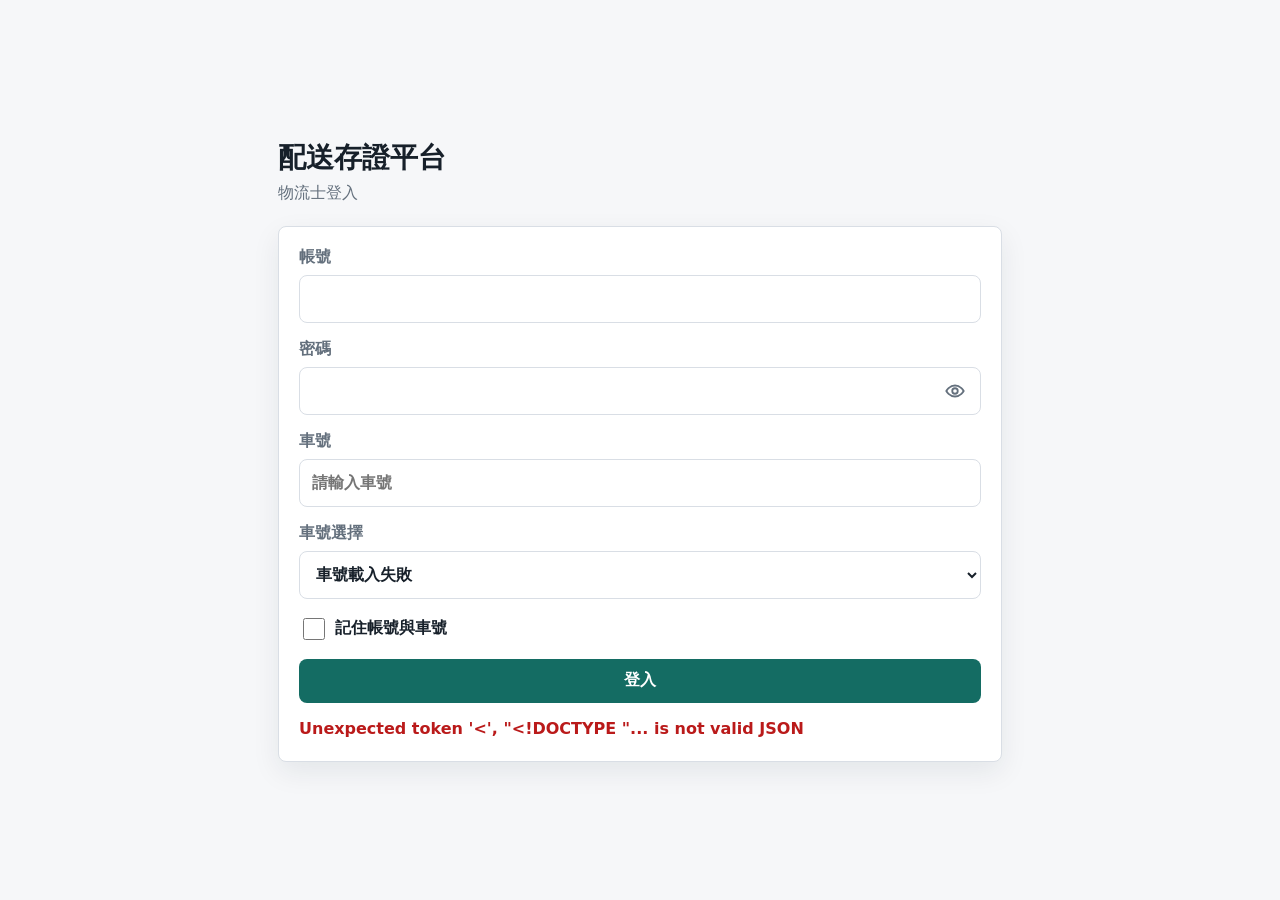
==== static/index.html @ 3b87bef8 "Backup before app js refactor" ====
<!doctype html>
<html lang="zh-Hant">
  <head>
    <meta charset="utf-8" />
    <meta name="viewport" content="width=device-width, initial-scale=1, maximum-scale=1, user-scalable=no" />
    <title>配送存證平台</title>
    <link rel="manifest" href="/manifest.webmanifest" />
    <meta name="theme-color" content="#146c63" />
    <meta name="mobile-web-app-capable" content="yes" />
    <meta name="apple-mobile-web-app-capable" content="yes" />
    <meta name="apple-mobile-web-app-title" content="配送存證平台" />
    <meta name="apple-mobile-web-app-status-bar-style" content="black-translucent" />
    <meta name="application-name" content="配送存證平台" />
    <link rel="icon" type="image/png" sizes="192x192" href="/static/icons/icon-192.png" />
    <link rel="apple-touch-icon" href="/static/icons/icon-192.png" />
    <link rel="stylesheet" href="/static/styles.css" />
  </head>
  <body>
    <main class="app-shell">
      <section id="loginScreen" class="screen login-screen">
        <div class="brand-block">
          <h1>配送存證平台</h1>
          <p>物流士登入</p>
        </div>

        <form id="loginForm" class="panel">
          <label>
            <span>帳號</span>
            <input id="username" name="username" autocomplete="username" required />
          </label>
          <label>
            <span>密碼</span>
            <div class="password-field">
              <input id="password" name="password" type="password" autocomplete="current-password" required />
              <button id="togglePassword" class="password-toggle" type="button" aria-label="顯示密碼" aria-pressed="false">
                <svg id="passwordEyeOpen" class="eye-icon eye-open" viewBox="0 0 24 24" aria-hidden="true">
                  <path d="M2.5 12s3.5-6 9.5-6 9.5 6 9.5 6-3.5 6-9.5 6-9.5-6-9.5-6Z"></path>
                  <circle cx="12" cy="12" r="3"></circle>
                </svg>
                <svg id="passwordEyeClosed" class="eye-icon eye-closed" viewBox="0 0 24 24" aria-hidden="true" hidden>
                  <path d="M3 3l18 18"></path>
                  <path d="M10.6 10.6a3 3 0 0 0 3.8 3.8"></path>
                  <path d="M9.9 5.2A10 10 0 0 1 12 5c6 0 9.5 7 9.5 7a15 15 0 0 1-3.1 4"></path>
                  <path d="M6.2 6.6C3.8 8.3 2.5 12 2.5 12s3.5 7 9.5 7a9.7 9.7 0 0 0 4-.8"></path>
                </svg>
              </button>
            </div>
          </label>
          <label>
            <span>車號</span>
            <input id="vehicleNo" name="vehicleNo" list="vehicleOptions" autocomplete="off" placeholder="載入車號中..." />
            <datalist id="vehicleOptions"></datalist>
          </label>
          <label>
            <span>車號選擇</span>
            <select id="vehicleSelect" class="vehicle-select">
              <option value="">載入車號中...</option>
            </select>
          </label>
          <label class="toggle-row remember-row">
            <input id="rememberLogin" type="checkbox" />
            <span>記住帳號與車號</span>
          </label>
          <button class="primary-button" type="submit">登入</button>
          <p id="loginError" class="error-text" aria-live="polite"></p>
        </form>
      </section>

      <section id="deliveryScreen" class="screen delivery-screen" hidden>
        <header class="top-bar">
          <div class="route-info">
            <p id="routeDate" class="eyebrow"></p>
            <h1 id="routeTitle"></h1>
            <p id="driverName" class="subtle"></p>
          </div>
          <section id="datePanel" class="date-panel" hidden>
            <label>
              <span>配送日期</span>
              <select id="dateSelect"></select>
            </label>
          </section>
          <button id="logoutButton" class="ghost-button" type="button">登出</button>
        </header>

        <section class="summary-strip">
          <div class="summary-counts">
            <div>
              <strong id="openCount">0</strong>
              <span>未達交</span>
            </div>
            <div>
              <strong id="doneCount">0</strong>
              <span>已達交</span>
            </div>
          </div>
          <div class="summary-toggles">
            <label class="toggle-row">
              <input id="hideDoneToggle" type="checkbox" checked />
              <span>隱藏已達交</span>
            </label>
            <label class="toggle-row">
              <input id="showAllPhotosToggle" type="checkbox" />
              <span>檢視所有照片</span>
            </label>
          </div>
          <div class="summary-actions">
            <button id="smartPhotoButton" class="secondary-button" type="button">智慧達交</button>
            <button id="refreshButton" class="secondary-button" type="button">重新整理</button>
          </div>
        </section>

        <div class="toolbar" hidden>
          <button id="reloadButton" class="secondary-button" type="button">重新匯入</button>
        </div>

        <p id="queueStatus" class="queue-status" role="status" aria-live="polite"></p>
        <div id="message" class="message" role="status" aria-live="polite"></div>
        <section id="deliveryList" class="delivery-list"></section>
      </section>
    </main>

    <input id="photoInput" type="file" accept="image/*" capture="environment" hidden />

    <dialog id="photoDialog" class="photo-dialog">
      <div class="dialog-header">
        <strong id="photoTitle"></strong>
        <button id="closePhotoButton" class="ghost-button" type="button">關閉</button>
      </div>
      <div id="photoViewport" class="photo-viewport">
        <img id="photoPreview" alt="達交照片" />
      </div>
      <div class="dialog-actions">
        <button id="retakeButton" class="primary-button" type="button">再次拍照</button>
      </div>
    </dialog>

    <dialog id="smartPhotoDialog" class="smart-photo-dialog">
      <div class="dialog-header">
        <strong id="smartPhotoTitle">智慧拍照</strong>
        <button id="closeSmartPhotoButton" class="ghost-button" type="button">關閉</button>
      </div>
      <div class="smart-photo-status" role="group" aria-label="達交狀態">
        <label class="toggle-row">
          <input id="smartPhotoStatusNormal" type="radio" name="smartPhotoStatus" value="normal" checked />
          <span>正常達交</span>
        </label>
        <label class="toggle-row">
          <input id="smartPhotoStatusAbnormal" type="radio" name="smartPhotoStatus" value="abnormal" />
          <span>異常達交</span>
        </label>
      </div>
      <div id="smartPhotoCandidates" class="smart-photo-candidates"></div>
    </dialog>

    <script src="/static/photo-viewer.js"></script>
    <script src="/static/offline-upload-queue.js"></script>
    <script src="/static/smart-photo.js"></script>
    <script src="/static/pwa.js" defer></script>
    <script src="/static/app.js" defer></script>
  </body>
</html>
---- static/styles.css ----
:root {
  color-scheme: light;
  --bg: #f6f7f9;
  --panel: #ffffff;
  --text: #17202a;
  --muted: #64707d;
  --border: #d9dee5;
  --primary: #146c63;
  --primary-dark: #0f514a;
  --normal: #16794d;
  --abnormal: #b54708;
  --danger: #ba1a1a;
  --soft-green: #e9f6f1;
  --soft-amber: #fff4df;
  --shadow: 0 10px 28px rgba(18, 32, 46, 0.08);
}

* {
  box-sizing: border-box;
}

body {
  margin: 0;
  background: var(--bg);
  color: var(--text);
  font-family: system-ui, -apple-system, BlinkMacSystemFont, "Segoe UI", sans-serif;
}

[hidden] {
  display: none !important;
}

button,
input,
select {
  font: inherit;
}

button {
  border: 0;
  border-radius: 8px;
  min-height: 44px;
  padding: 0 16px;
  font-weight: 700;
}

button:disabled {
  opacity: 0.55;
}

.app-shell {
  width: min(100%, 760px);
  min-height: 100vh;
  margin: 0 auto;
  padding: 18px;
}

.screen {
  min-height: calc(100vh - 36px);
}

.delivery-screen {
  --driver-control-panel-height: 64px;
  height: calc(100vh - 36px);
  height: calc(100dvh - 36px);
  display: flex;
  flex-direction: column;
  min-height: 0;
  overflow: hidden;
}

.delivery-screen .top-bar,
.delivery-screen .summary-strip {
  flex: 0 0 auto;
  height: var(--driver-control-panel-height);
}

.login-screen {
  display: grid;
  align-content: center;
  gap: 22px;
}

.brand-block h1,
.top-bar h1 {
  margin: 0;
  font-size: 28px;
  letter-spacing: 0;
}

.brand-block p,
.subtle,
.eyebrow {
  margin: 6px 0 0;
  color: var(--muted);
}

.panel,
.delivery-card,
.summary-strip {
  background: var(--panel);
  border: 1px solid var(--border);
  border-radius: 8px;
  box-shadow: var(--shadow);
}

.panel {
  display: grid;
  gap: 16px;
  padding: 20px;
}

label {
  display: grid;
  gap: 7px;
  color: var(--muted);
  font-weight: 700;
}

input,
select {
  width: 100%;
  min-height: 48px;
  border: 1px solid var(--border);
  border-radius: 8px;
  padding: 0 12px;
  color: var(--text);
  background: #ffffff;
}

.password-field {
  position: relative;
  display: grid;
}

.password-field input {
  padding-right: 54px;
}

.password-toggle {
  position: absolute;
  top: 50%;
  right: 5px;
  transform: translateY(-50%);
  display: grid;
  place-items: center;
  width: 42px;
  min-height: 38px;
  padding: 0;
  color: var(--muted);
  background: transparent;
}

.password-toggle:focus {
  outline: 3px solid rgba(20, 108, 99, 0.16);
}

.eye-icon {
  width: 22px;
  height: 22px;
  fill: none;
  stroke: currentColor;
  stroke-width: 2;
  stroke-linecap: round;
  stroke-linejoin: round;
}

.vehicle-row {
  display: grid;
  grid-template-columns: minmax(0, 1fr) minmax(0, 2fr);
  gap: 8px;
  align-items: stretch;
}

input:focus {
  border-color: var(--primary);
  outline: 3px solid rgba(20, 108, 99, 0.16);
}

select:focus {
  border-color: var(--primary);
  outline: 3px solid rgba(20, 108, 99, 0.16);
}

.primary-button {
  background: var(--primary);
  color: #ffffff;
}

.primary-button:active {
  background: var(--primary-dark);
}

.secondary-button {
  background: #e8edf2;
  color: var(--text);
}

.ghost-button {
  background: transparent;
  color: var(--primary);
  border: 1px solid var(--border);
}

.error-text,
.message {
  min-height: 22px;
  margin: 0;
  color: var(--danger);
  font-weight: 700;
}

.message {
  margin: 12px 0;
}

.top-bar {
  display: flex;
  align-items: flex-start;
  justify-content: space-between;
  gap: 12px;
  padding: 8px 0 14px;
}

.delivery-screen .top-bar {
  display: grid;
  grid-template-columns: minmax(0, 2fr) minmax(0, 3fr) minmax(0, 1fr);
  align-items: stretch;
  gap: 6px;
  padding: 4px 8px;
  background: var(--panel);
  border: 1px solid var(--border);
  border-radius: 8px;
  box-shadow: var(--shadow);
}

.route-info {
  display: grid;
  align-content: center;
  justify-items: start;
  min-width: 0;
}

.delivery-screen .top-bar h1 {
  font-size: 20px;
  line-height: 1.2;
}

.delivery-screen .eyebrow,
.delivery-screen .subtle {
  margin-top: 1px;
  font-size: 11px;
}

.delivery-screen label {
  gap: 2px;
  font-size: 12px;
}

.delivery-screen button {
  min-height: 32px;
  padding: 0 8px;
  line-height: 1;
  overflow: hidden;
  white-space: nowrap;
  word-break: keep-all;
}

.delivery-screen select {
  min-height: 32px;
  padding: 0 8px;
}

.summary-strip {
  display: grid;
  grid-template-columns: 1fr 1fr auto;
  align-items: center;
  gap: 10px;
  padding: 14px;
}

.delivery-screen .summary-strip {
  grid-template-columns: minmax(0, 2fr) minmax(0, 3fr) minmax(124px, 1fr);
  align-items: stretch;
  gap: 4px;
  margin-top: 4px;
  padding: 5px 6px;
}

.summary-counts {
  display: grid;
  grid-template-columns: repeat(2, max-content);
  align-items: center;
  align-content: center;
  gap: 8px;
}

.date-panel {
  margin-bottom: 12px;
  padding: 14px;
  background: var(--panel);
  border: 1px solid var(--border);
  border-radius: 8px;
}

.delivery-screen .date-panel {
  display: grid;
  align-self: stretch;
  align-items: center;
  justify-self: stretch;
  margin: 0;
  padding: 0;
  background: transparent;
  border: 0;
  border-radius: 0;
}

.delivery-screen .date-panel label {
  gap: 2px;
}

.delivery-screen .date-panel span {
  font-size: 10px;
}

.delivery-screen .top-bar > .ghost-button {
  align-self: stretch;
  justify-self: end;
  width: 100%;
  height: 100%;
  min-width: 0;
  padding: 0 4px;
  font-size: 12px;
}

.summary-strip strong {
  display: block;
  font-size: 28px;
  line-height: 1;
}

.delivery-screen .summary-strip strong {
  font-size: 20px;
}

.summary-strip span {
  color: var(--muted);
  font-size: 14px;
}

.delivery-screen .summary-strip span {
  font-size: 11px;
}

.delivery-screen .summary-strip .toggle-row {
  white-space: nowrap;
}

.delivery-screen .summary-strip .toggle-row input {
  width: 18px;
  min-height: 18px;
}

.summary-toggles {
  display: grid;
  align-content: center;
  justify-items: start;
  gap: 4px;
}

.summary-actions {
  display: grid;
  grid-template-columns: 1fr 1fr;
  align-items: stretch;
  gap: 4px;
}

.summary-actions button {
  width: 100%;
  height: 100%;
  min-height: 100%;
  padding: 0 2px;
  font-size: 12px;
  line-height: 1;
  overflow: hidden;
  white-space: nowrap;
  word-break: keep-all;
}

#logoutButton,
#smartPhotoButton,
#refreshButton {
  align-self: center;
  height: calc(var(--driver-control-panel-height) * 0.8);
  min-height: calc(var(--driver-control-panel-height) * 0.8);
}

.toggle-row {
  grid-auto-flow: column;
  grid-template-columns: auto 1fr;
  align-items: center;
  color: var(--text);
}

.toggle-row input {
  width: 22px;
  min-height: 22px;
}

.remember-row {
  grid-template-columns: auto 1fr;
  align-items: center;
  color: var(--text);
}

.toolbar {
  display: grid;
  grid-template-columns: 1fr 1fr;
  gap: 10px;
  margin-top: 12px;
}

.delivery-screen .toolbar {
  gap: 8px;
  margin-top: 8px;
}

.delivery-screen .message {
  min-height: 20px;
  margin: 4px 0;
}

.delivery-screen .message:empty {
  display: none;
}

.queue-status {
  min-height: 20px;
  margin: 4px 0 0;
  color: var(--abnormal);
  font-size: 14px;
  font-weight: 700;
}

.queue-status:empty {
  display: none;
}

.delivery-list {
  display: grid;
  align-content: start;
  align-items: start;
  gap: 10px;
  padding-bottom: 32px;
}

.delivery-screen .delivery-list {
  gap: 8px;
  flex: 1 1 auto;
  min-height: 0;
  margin-top: 4px;
  overflow-y: auto;
  overscroll-behavior: contain;
  padding-bottom: 24px;
}

.delivery-card {
  padding: 14px;
}

.delivery-screen .delivery-card {
  padding: 11px 12px;
}

.card-main {
  display: grid;
  gap: 7px;
}

.delivery-screen .card-main {
  gap: 5px;
}

.card-title-row {
  display: flex;
  align-items: flex-start;
  justify-content: space-between;
  gap: 10px;
}

.delivery-screen .card-title-row {
  gap: 8px;
}

.customer {
  margin: 0;
  font-size: 18px;
  font-weight: 800;
  line-height: 1.35;
}

.delivery-screen .customer {
  font-size: 17px;
  line-height: 1.28;
}

.badge {
  flex: 0 0 auto;
  border-radius: 999px;
  padding: 5px 9px;
  font-size: 13px;
  font-weight: 800;
  color: #ffffff;
  background: #7a8794;
}

.delivery-screen .badge {
  padding: 4px 8px;
  font-size: 12px;
}

.badge.normal {
  background: var(--normal);
}

.badge.abnormal {
  background: var(--abnormal);
}

.badge.pending {
  background: #57606a;
}

.meta-line {
  display: flex;
  flex-wrap: wrap;
  gap: 8px;
  color: var(--muted);
  font-size: 15px;
}

.delivery-screen .meta-line {
  gap: 6px 8px;
  font-size: 14px;
  line-height: 1.3;
}

.invoice {
  color: var(--text);
  font-weight: 800;
}

.actions {
  display: grid;
  grid-template-columns: 1fr 1fr;
  gap: 8px;
  margin-top: 13px;
}

.delivery-screen .actions {
  gap: 7px;
  margin-top: 10px;
}

.actions .wide {
  grid-column: 1 / -1;
}

.inline-photo-viewport {
  display: grid;
  place-items: center;
  width: 100%;
  height: 280px;
  margin-top: 10px;
  overflow: hidden;
  touch-action: pan-y;
  overscroll-behavior: contain;
  border-radius: 8px;
  background: #111820;
  cursor: default;
}

.inline-photo-viewport.has-zoom,
.inline-photo-viewport.is-gesturing {
  touch-action: none;
}

.inline-photo {
  display: block;
  max-width: 100%;
  max-height: 100%;
  object-fit: contain;
  transform-origin: center center;
  transition: transform 120ms ease;
  user-select: none;
  -webkit-user-drag: none;
}

.inline-photo.viewer-ready {
  max-width: none;
  max-height: none;
}

.inline-photo-viewport.is-gesturing .inline-photo {
  transition: none;
}

.inline-photo.zoomed {
  cursor: grab;
}

.normal-button {
  background: var(--soft-green);
  color: var(--normal);
}

.abnormal-button {
  background: var(--soft-amber);
  color: var(--abnormal);
}

.smart-photo-dialog {
  box-sizing: border-box;
  width: min(94vw, 520px);
  max-height: calc(100vh - 32px);
  max-height: calc(100dvh - 32px);
  border: 0;
  border-radius: 8px;
  padding: 0;
  overflow: hidden;
  box-shadow: 0 22px 70px rgba(0, 0, 0, 0.26);
}

.smart-photo-dialog:not([open]) {
  display: none;
}

.smart-photo-dialog[open] {
  display: flex;
  flex-direction: column;
}

.smart-photo-dialog::backdrop {
  background: rgba(10, 18, 28, 0.54);
}

.smart-photo-status {
  display: grid;
  grid-template-columns: 1fr 1fr;
  gap: 8px;
  padding: 8px 10px;
  border-bottom: 1px solid var(--border);
  background: #ffffff;
}

.smart-photo-status label {
  min-width: 0;
  font-size: 14px;
}

.smart-photo-status input {
  min-height: 20px;
}

.smart-photo-candidates {
  display: grid;
  gap: 6px;
  min-height: 0;
  padding: 10px;
  overflow-y: auto;
  background: #ffffff;
}

.smart-photo-candidate {
  display: grid;
  justify-items: start;
  gap: 3px;
  min-height: 48px;
  padding: 7px 10px;
  text-align: left;
  white-space: normal;
}

.smart-photo-candidate-main {
  color: var(--text);
  font-weight: 800;
  line-height: 1.25;
}

.smart-photo-candidate-meta {
  color: var(--muted);
  font-size: 12px;
  line-height: 1.25;
}

.photo-dialog {
  box-sizing: border-box;
  width: min(96vw, 1100px);
  max-height: calc(100vh - 24px);
  max-height: calc(100dvh - 24px);
  border: 0;
  border-radius: 8px;
  padding: 0;
  overflow: hidden;
  box-shadow: 0 22px 70px rgba(0, 0, 0, 0.26);
}

.photo-dialog:not([open]) {
  display: none;
}

.photo-dialog[open] {
  display: flex;
  flex-direction: column;
}

.photo-dialog::backdrop {
  background: rgba(10, 18, 28, 0.54);
}

.dialog-header {
  display: flex;
  align-items: center;
  justify-content: space-between;
  gap: 6px;
  padding: 6px 14px;
}

.dialog-header strong {
  justify-self: start;
  min-width: 0;
  line-height: 1.25;
  overflow-wrap: anywhere;
  white-space: normal;
}

.dialog-header > .ghost-button,
.dialog-close-form {
  justify-self: end;
}

#adminPhotoDialog .dialog-header {
  display: grid;
  grid-template-columns: repeat(3, minmax(0, 1fr));
  align-items: center;
}

.dialog-close-form {
  margin: 0;
}

.dialog-close-form > .ghost-button {
  width: auto;
}

.dialog-actions {
  display: flex;
  align-items: center;
  justify-content: stretch;
  padding: 14px;
}

.dialog-actions button {
  width: 100%;
}

.photo-tools {
  display: flex;
  align-items: center;
  justify-content: center;
  justify-self: center;
  gap: 4px;
  min-width: 0;
}

.photo-tools button {
  min-height: 34px;
  padding: 0 8px;
  white-space: nowrap;
}

.photo-viewport {
  display: grid;
  flex: 1 1 auto;
  place-items: center;
  min-height: 0;
  width: 100%;
  height: min(72vh, 760px);
  overflow: hidden;
  touch-action: none;
  overscroll-behavior: contain;
  background: #111820;
  cursor: default;
}

#adminPhotoDialog {
  height: 90vh;
  height: 90dvh;
  max-height: 90vh;
  max-height: 90dvh;
}

#adminPhotoDialog .photo-viewport {
  height: auto;
}

.photo-dialog img {
  display: block;
  max-width: 100%;
  max-height: 100%;
  object-fit: contain;
  transform-origin: center center;
  transition: transform 120ms ease;
  user-select: none;
  -webkit-user-drag: none;
}

.photo-dialog img.viewer-ready {
  max-width: none;
  max-height: none;
}

.photo-viewport.is-gesturing img {
  transition: none;
}

.photo-dialog img.zoomed {
  cursor: grab;
}

@media (max-width: 520px) {
  .app-shell {
    padding: 12px;
  }

  .screen {
    min-height: calc(100vh - 24px);
  }

  .delivery-screen {
    height: calc(100vh - 24px);
    height: calc(100dvh - 24px);
  }

  .top-bar {
    align-items: stretch;
  }

  .top-bar .ghost-button {
    padding: 0 12px;
  }

  .delivery-screen .top-bar {
    grid-template-columns: minmax(0, 2fr) minmax(0, 3fr) minmax(0, 1fr);
    align-items: stretch;
    gap: 4px;
    padding: 4px 6px;
  }

  .delivery-screen .top-bar h1 {
    font-size: 19px;
  }

  .delivery-screen .date-panel {
    padding: 0;
  }

  .delivery-screen .summary-strip {
    grid-template-columns: minmax(0, 2fr) minmax(0, 3fr) minmax(124px, 1fr);
    padding: 6px;
  }

  .delivery-screen .summary-toggles {
    grid-template-columns: 1fr;
    justify-content: stretch;
    gap: 8px;
  }

  .summary-counts {
    gap: 8px;
  }

  .summary-actions button {
    font-size: 12px;
  }

  .delivery-screen .top-bar > .ghost-button {
    padding: 0 4px;
    font-size: 12px;
  }

  .delivery-screen .delivery-card {
    padding: 10px;
  }

  .delivery-screen .actions {
    gap: 6px;
  }

}
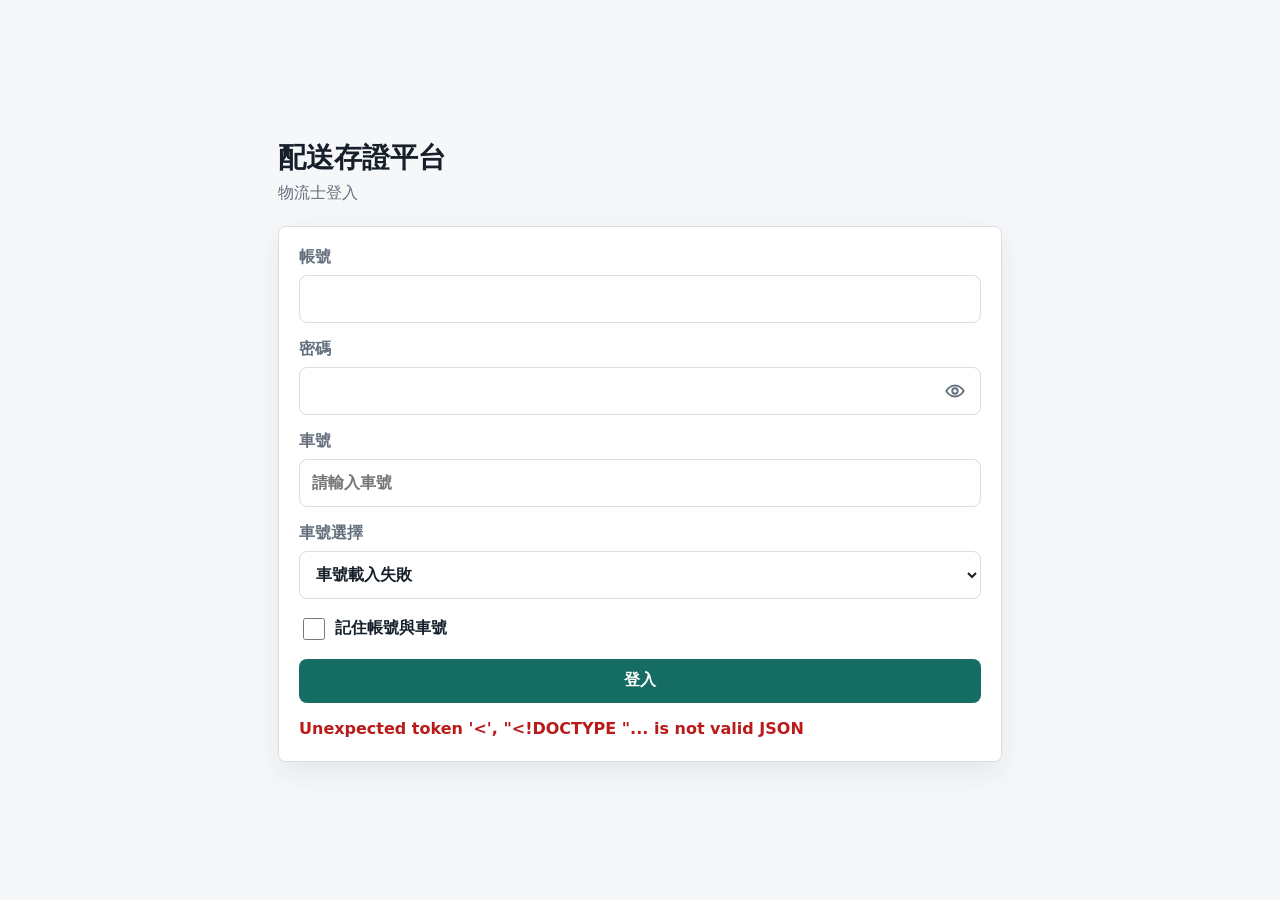
==== commit 876dcaa3: "Add OCR and deployment updates" ====
--- a/static/index.html
+++ b/static/index.html
@@ -79,7 +79,10 @@
               <select id="dateSelect"></select>
             </label>
           </section>
-          <button id="logoutButton" class="ghost-button" type="button">登出</button>
+          <div class="top-actions">
+            <button id="refreshButton" class="secondary-button" type="button">重新整理</button>
+            <button id="logoutButton" class="ghost-button" type="button">登出</button>
+          </div>
         </header>
 
         <section class="summary-strip">
@@ -104,8 +107,8 @@
             </label>
           </div>
           <div class="summary-actions">
-            <button id="smartPhotoButton" class="secondary-button" type="button">智慧達交</button>
-            <button id="refreshButton" class="secondary-button" type="button">重新整理</button>
+            <button id="smartPhotoButton" class="secondary-button" type="button">定位達交</button>
+            <button id="scanInvoiceButton" class="secondary-button" type="button">掃號達交</button>
           </div>
         </section>
 
@@ -120,6 +123,22 @@
     </main>
 
     <input id="photoInput" type="file" accept="image/*" capture="environment" hidden />
+    <input id="scanInvoiceInput" type="file" accept="image/*" capture="environment" hidden />
+
+    <dialog id="scanInvoiceDialog" class="scan-invoice-dialog">
+      <div class="dialog-header">
+        <strong>掃號達交</strong>
+        <button id="closeScanInvoiceButton" class="ghost-button" type="button">關閉</button>
+      </div>
+      <div id="scanInvoiceViewport" class="scan-invoice-viewport">
+        <video id="scanInvoiceVideo" class="scan-invoice-video" autoplay playsinline muted></video>
+        <div id="scanInvoiceFrame" class="scan-invoice-frame" aria-hidden="true"></div>
+      </div>
+      <div class="scan-invoice-actions">
+        <button id="captureScanInvoiceButton" class="primary-button" type="button">拍照掃號</button>
+      </div>
+      <canvas id="scanInvoiceCanvas" hidden></canvas>
+    </dialog>
 
     <dialog id="photoDialog" class="photo-dialog">
       <div class="dialog-header">
@@ -136,7 +155,7 @@
 
     <dialog id="smartPhotoDialog" class="smart-photo-dialog">
       <div class="dialog-header">
-        <strong id="smartPhotoTitle">智慧拍照</strong>
+        <strong id="smartPhotoTitle">定位達交</strong>
         <button id="closeSmartPhotoButton" class="ghost-button" type="button">關閉</button>
       </div>
       <div class="smart-photo-status" role="group" aria-label="達交狀態">
@@ -154,7 +173,11 @@
 
     <script src="/static/photo-viewer.js"></script>
     <script src="/static/offline-upload-queue.js"></script>
+    <script src="/static/driver-api.js"></script>
     <script src="/static/smart-photo.js"></script>
+    <script src="/static/driver-smart-delivery.js"></script>
+    <script src="/static/scan-invoice.js"></script>
+    <script src="/static/driver-scan-delivery.js"></script>
     <script src="/static/pwa.js" defer></script>
     <script src="/static/app.js" defer></script>
   </body>
--- a/static/styles.css
+++ b/static/styles.css
@@ -214,6 +214,45 @@
   margin: 12px 0;
 }
 
+.pwa-update-banner {
+  position: fixed;
+  left: 12px;
+  right: 12px;
+  bottom: calc(12px + env(safe-area-inset-bottom));
+  z-index: 1000;
+  display: flex;
+  align-items: center;
+  justify-content: space-between;
+  gap: 10px;
+  max-width: 720px;
+  margin: 0 auto;
+  padding: 9px 10px;
+  color: #ffffff;
+  background: #17202a;
+  border: 1px solid rgba(255, 255, 255, 0.16);
+  border-radius: 8px;
+  box-shadow: 0 10px 24px rgba(18, 32, 46, 0.22);
+}
+
+.pwa-update-banner[hidden] {
+  display: none;
+}
+
+.pwa-update-message {
+  min-width: 0;
+  font-size: 14px;
+  font-weight: 700;
+  line-height: 1.35;
+}
+
+.pwa-update-button {
+  flex: 0 0 auto;
+  min-height: 34px;
+  padding: 0 12px;
+  color: #17202a;
+  background: #ffffff;
+}
+
 .top-bar {
   display: flex;
   align-items: flex-start;
@@ -224,7 +263,7 @@
 
 .delivery-screen .top-bar {
   display: grid;
-  grid-template-columns: minmax(0, 2fr) minmax(0, 3fr) minmax(0, 1fr);
+  grid-template-columns: minmax(0, 2fr) minmax(0, 2fr) minmax(0, 1fr) minmax(0, 1fr);
   align-items: stretch;
   gap: 6px;
   padding: 4px 8px;
@@ -280,7 +319,7 @@
 }
 
 .delivery-screen .summary-strip {
-  grid-template-columns: minmax(0, 2fr) minmax(0, 3fr) minmax(124px, 1fr);
+  grid-template-columns: minmax(0, 2fr) minmax(0, 2fr) minmax(0, 1fr) minmax(0, 1fr);
   align-items: stretch;
   gap: 4px;
   margin-top: 4px;
@@ -323,14 +362,17 @@
   font-size: 10px;
 }
 
-.delivery-screen .top-bar > .ghost-button {
+.top-actions {
+  display: contents;
+}
+
+.top-actions button {
   align-self: stretch;
-  justify-self: end;
   width: 100%;
   height: 100%;
   min-width: 0;
-  padding: 0 4px;
-  font-size: 12px;
+  padding: 0 2px;
+  font-size: 11px;
 }
 
 .summary-strip strong {
@@ -369,10 +411,7 @@
 }
 
 .summary-actions {
-  display: grid;
-  grid-template-columns: 1fr 1fr;
-  align-items: stretch;
-  gap: 4px;
+  display: contents;
 }
 
 .summary-actions button {
@@ -387,9 +426,10 @@
   word-break: keep-all;
 }
 
+#refreshButton,
 #logoutButton,
 #smartPhotoButton,
-#refreshButton {
+#scanInvoiceButton {
   align-self: center;
   height: calc(var(--driver-control-panel-height) * 0.8);
   min-height: calc(var(--driver-control-panel-height) * 0.8);
@@ -428,6 +468,15 @@
 .delivery-screen .message {
   min-height: 20px;
   margin: 4px 0;
+}
+
+.delivery-screen .message,
+.delivery-screen .queue-status {
+  flex: 0 0 auto;
+  line-height: 1.35;
+  white-space: normal;
+  overflow-wrap: anywhere;
+  word-break: break-word;
 }
 
 .delivery-screen .message:empty {
@@ -574,7 +623,7 @@
   margin-top: 10px;
   overflow: hidden;
   touch-action: pan-y;
-  overscroll-behavior: contain;
+  overscroll-behavior: auto;
   border-radius: 8px;
   background: #111820;
   cursor: default;
@@ -583,6 +632,7 @@
 .inline-photo-viewport.has-zoom,
 .inline-photo-viewport.is-gesturing {
   touch-action: none;
+  overscroll-behavior: contain;
 }
 
 .inline-photo {
@@ -693,6 +743,70 @@
   line-height: 1.25;
 }
 
+.scan-invoice-dialog {
+  box-sizing: border-box;
+  width: min(96vw, 560px);
+  max-height: calc(100vh - 24px);
+  max-height: calc(100dvh - 24px);
+  border: 0;
+  border-radius: 8px;
+  padding: 0;
+  overflow: hidden;
+  box-shadow: 0 22px 70px rgba(0, 0, 0, 0.26);
+}
+
+.scan-invoice-dialog:not([open]) {
+  display: none;
+}
+
+.scan-invoice-dialog[open] {
+  display: flex;
+  flex-direction: column;
+}
+
+.scan-invoice-dialog::backdrop {
+  background: rgba(10, 18, 28, 0.54);
+}
+
+.scan-invoice-viewport {
+  position: relative;
+  width: 100%;
+  aspect-ratio: 3 / 4;
+  max-height: 72vh;
+  max-height: 72dvh;
+  overflow: hidden;
+  background: #0b1117;
+}
+
+.scan-invoice-video {
+  display: block;
+  width: 100%;
+  height: 100%;
+  object-fit: cover;
+}
+
+.scan-invoice-frame {
+  position: absolute;
+  left: 10%;
+  right: 10%;
+  top: 42%;
+  height: 18%;
+  border: 2px solid #ffffff;
+  border-radius: 8px;
+  box-shadow: 0 0 0 999px rgba(0, 0, 0, 0.34);
+  pointer-events: none;
+}
+
+.scan-invoice-actions {
+  display: grid;
+  padding: 10px;
+  background: #ffffff;
+}
+
+.scan-invoice-actions button {
+  width: 100%;
+}
+
 .photo-dialog {
   box-sizing: border-box;
   width: min(96vw, 1100px);
@@ -851,7 +965,7 @@
   }
 
   .delivery-screen .top-bar {
-    grid-template-columns: minmax(0, 2fr) minmax(0, 3fr) minmax(0, 1fr);
+    grid-template-columns: minmax(0, 2fr) minmax(0, 2fr) minmax(0, 1fr) minmax(0, 1fr);
     align-items: stretch;
     gap: 4px;
     padding: 4px 6px;
@@ -866,7 +980,7 @@
   }
 
   .delivery-screen .summary-strip {
-    grid-template-columns: minmax(0, 2fr) minmax(0, 3fr) minmax(124px, 1fr);
+    grid-template-columns: minmax(0, 2fr) minmax(0, 2fr) minmax(0, 1fr) minmax(0, 1fr);
     padding: 6px;
   }
 
@@ -884,9 +998,9 @@
     font-size: 12px;
   }
 
-  .delivery-screen .top-bar > .ghost-button {
+  .delivery-screen .top-actions button {
     padding: 0 4px;
-    font-size: 12px;
+    font-size: 11px;
   }
 
   .delivery-screen .delivery-card {
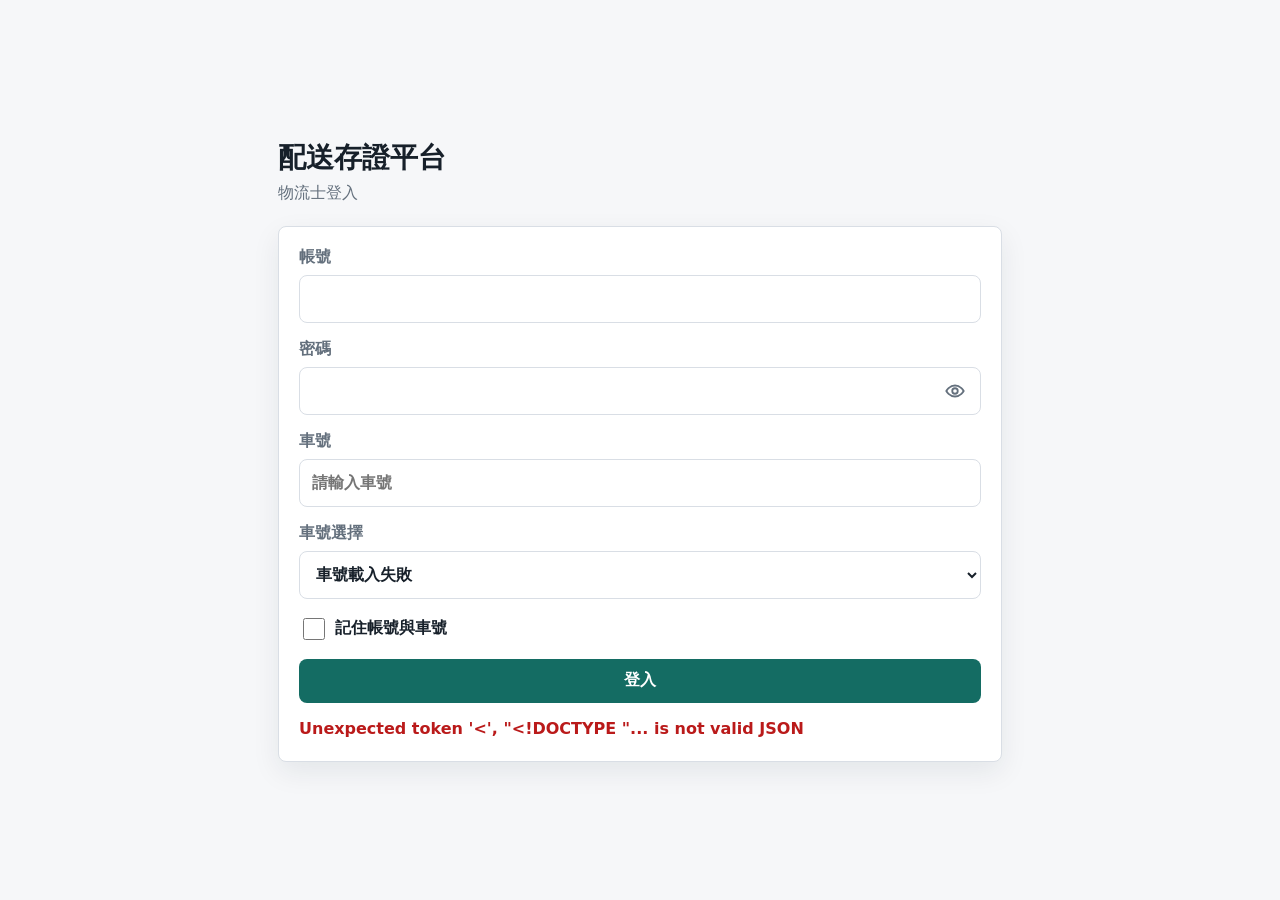
==== commit 7f8bcf3a: "Add zoom controls to scan delivery camera" ====
--- a/static/index.html
+++ b/static/index.html
@@ -134,6 +134,12 @@
         <video id="scanInvoiceVideo" class="scan-invoice-video" autoplay playsinline muted></video>
         <div id="scanInvoiceFrame" class="scan-invoice-frame" aria-hidden="true"></div>
       </div>
+      <div class="scan-invoice-zoom" aria-label="掃號縮放">
+        <button id="scanInvoiceZoomOutButton" class="secondary-button scan-invoice-zoom-button" type="button" aria-label="縮小" title="縮小">-</button>
+        <input id="scanInvoiceZoomSlider" type="range" min="1" max="3" step="0.1" value="1" aria-label="掃號縮放比例" />
+        <button id="scanInvoiceZoomInButton" class="secondary-button scan-invoice-zoom-button" type="button" aria-label="放大" title="放大">+</button>
+        <span id="scanInvoiceZoomValue" class="scan-invoice-zoom-value">1.0x</span>
+      </div>
       <div class="scan-invoice-actions">
         <button id="captureScanInvoiceButton" class="primary-button" type="button">拍照掃號</button>
       </div>
--- a/static/styles.css
+++ b/static/styles.css
@@ -783,6 +783,10 @@
   width: 100%;
   height: 100%;
   object-fit: cover;
+  transform: scale(var(--scan-invoice-zoom, 1));
+  transform-origin: center center;
+  transition: transform 120ms ease;
+  will-change: transform;
 }
 
 .scan-invoice-frame {
@@ -799,12 +803,41 @@
 
 .scan-invoice-actions {
   display: grid;
-  padding: 10px;
+  padding: 8px 10px 10px;
   background: #ffffff;
 }
 
 .scan-invoice-actions button {
   width: 100%;
+}
+
+.scan-invoice-zoom {
+  display: grid;
+  grid-template-columns: 40px minmax(0, 1fr) 40px auto;
+  align-items: center;
+  gap: 8px;
+  padding: 8px 10px 0;
+  background: #ffffff;
+}
+
+.scan-invoice-zoom-button {
+  min-height: 36px;
+  padding: 0;
+  font-size: 20px;
+  line-height: 1;
+}
+
+.scan-invoice-zoom input {
+  min-height: 36px;
+  padding: 0;
+}
+
+.scan-invoice-zoom-value {
+  min-width: 42px;
+  color: var(--muted);
+  font-size: 12px;
+  font-weight: 800;
+  text-align: right;
 }
 
 .photo-dialog {
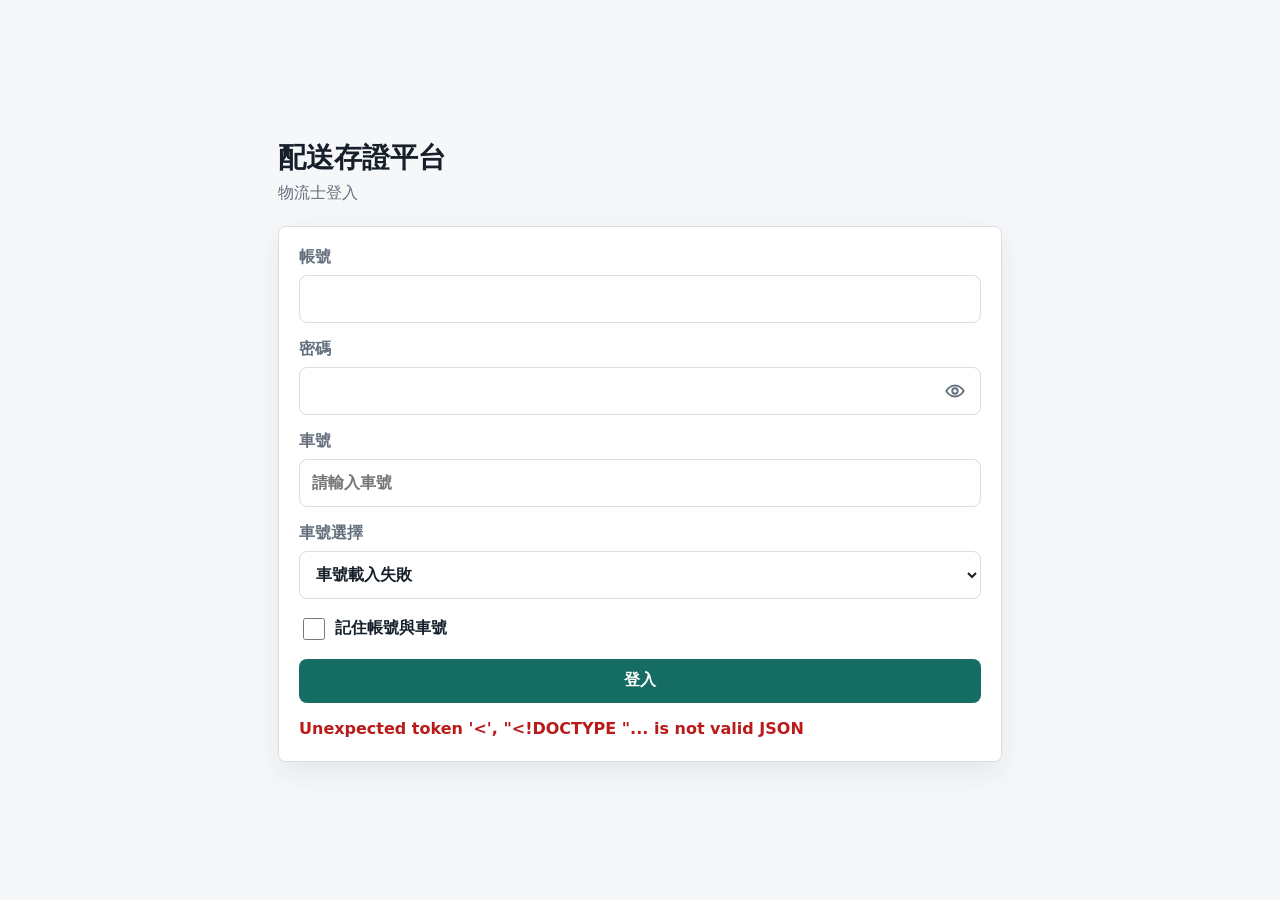
==== commit 4bd06549: "Route home by device type" ====
--- a/static/index.html
+++ b/static/index.html
@@ -13,6 +13,7 @@
     <meta name="application-name" content="配送存證平台" />
     <link rel="icon" type="image/png" sizes="192x192" href="/static/icons/icon-192.png" />
     <link rel="apple-touch-icon" href="/static/icons/icon-192.png" />
+    <script src="/static/home-redirect.js"></script>
     <link rel="stylesheet" href="/static/styles.css" />
   </head>
   <body>
--- a/static/styles.css
+++ b/static/styles.css
@@ -288,6 +288,7 @@
 .delivery-screen .eyebrow,
 .delivery-screen .subtle {
   margin-top: 1px;
+  color: #000000;
   font-size: 11px;
 }
 
@@ -359,11 +360,20 @@
 }
 
 .delivery-screen .date-panel span {
-  font-size: 10px;
+  color: #000000;
+  font-size: 11px;
 }
 
 .top-actions {
   display: contents;
+}
+
+.delivery-screen #refreshButton {
+  grid-column: 3;
+}
+
+.delivery-screen #logoutButton {
+  grid-column: 4;
 }
 
 .top-actions button {
@@ -391,6 +401,7 @@
 }
 
 .delivery-screen .summary-strip span {
+  color: #000000;
   font-size: 11px;
 }
 
@@ -599,6 +610,18 @@
   font-weight: 800;
 }
 
+.delivery-screen .invoice {
+  color: #000000;
+  font-size: 16px;
+  font-weight: 800;
+}
+
+.delivery-screen .company {
+  color: #000000;
+  font-size: 16px;
+  font-weight: 600;
+}
+
 .actions {
   display: grid;
   grid-template-columns: 1fr 1fr;
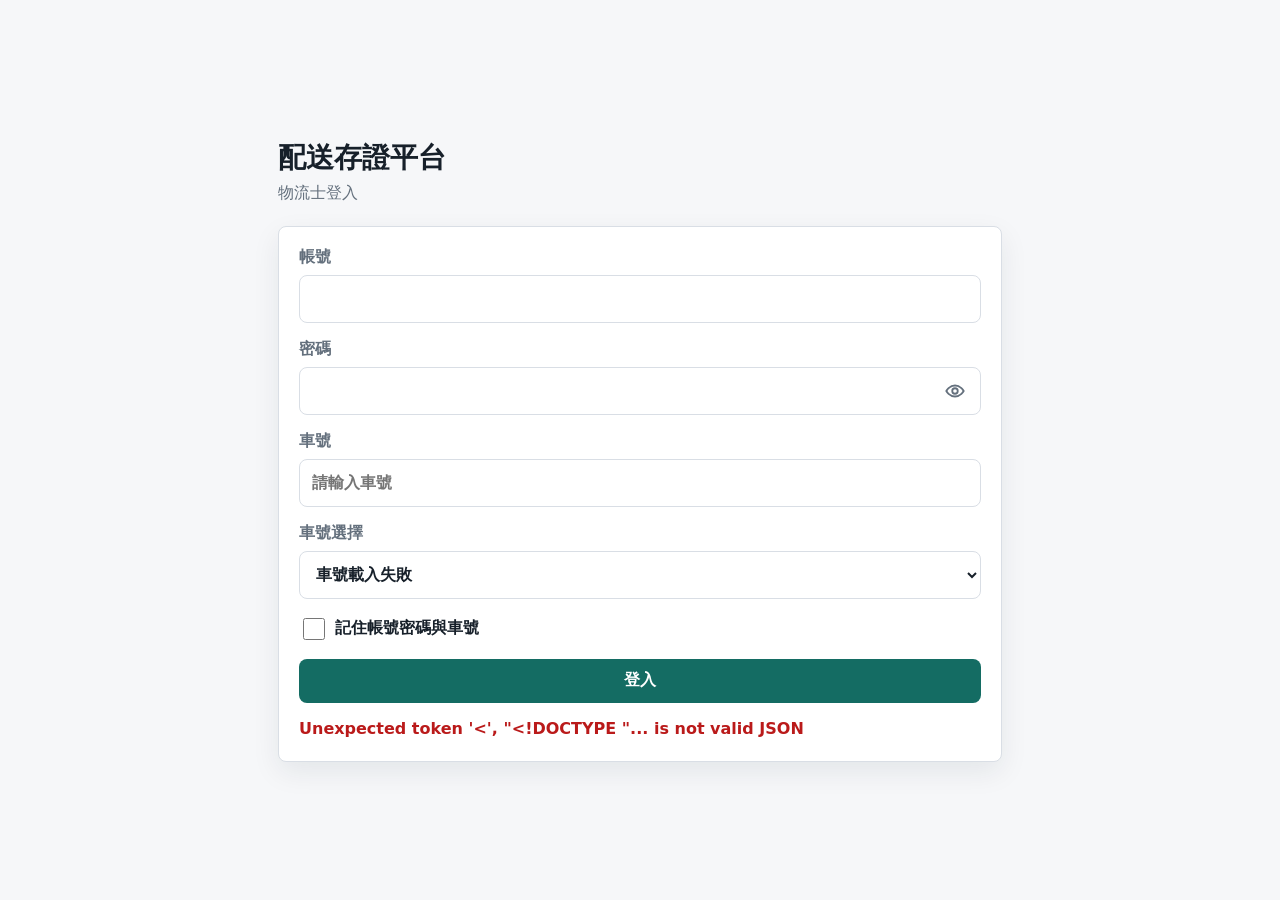
==== commit e532f094: "Remember driver password with login details" ====
--- a/static/index.html
+++ b/static/index.html
@@ -60,7 +60,7 @@
           </label>
           <label class="toggle-row remember-row">
             <input id="rememberLogin" type="checkbox" />
-            <span>記住帳號與車號</span>
+            <span>記住帳號密碼與車號</span>
           </label>
           <button class="primary-button" type="submit">登入</button>
           <p id="loginError" class="error-text" aria-live="polite"></p>
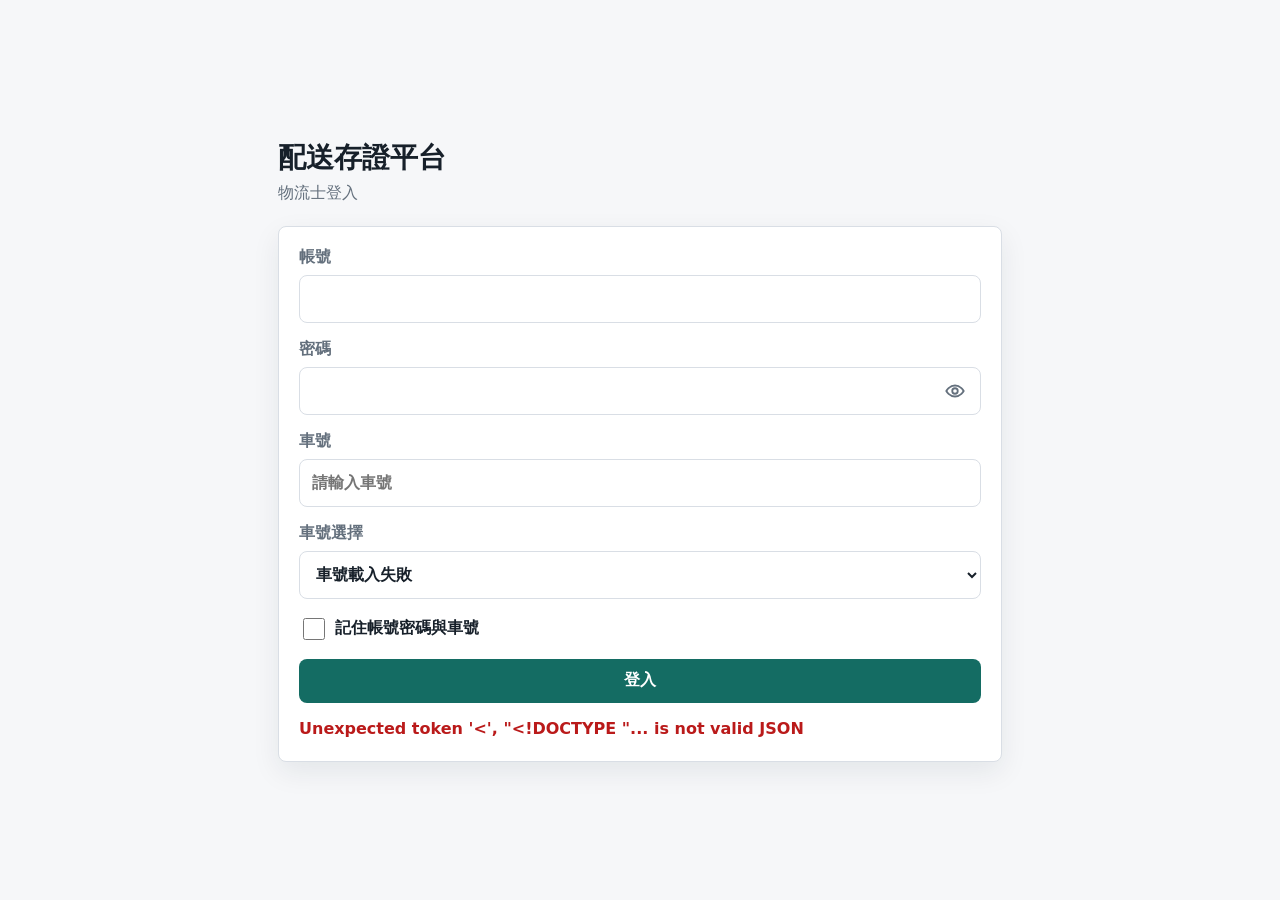
==== commit 185258c1: "Enable photo clarity check by default" ====
--- a/static/index.html
+++ b/static/index.html
@@ -102,6 +102,10 @@
               <input id="hideDoneToggle" type="checkbox" checked />
               <span>隱藏已達交</span>
             </label>
+            <label class="toggle-row photo-clarity-toggle">
+              <input id="photoClarityToggle" type="checkbox" checked />
+              <span>拍照後檢查清晰度</span>
+            </label>
             <label class="toggle-row">
               <input id="showAllPhotosToggle" type="checkbox" />
               <span>檢視所有照片</span>
@@ -125,6 +129,14 @@
 
     <input id="photoInput" type="file" accept="image/*" capture="environment" hidden />
     <input id="scanInvoiceInput" type="file" accept="image/*" capture="environment" hidden />
+
+    <dialog id="photoClarityDialog" class="photo-clarity-dialog">
+      <p>照片可能模糊，重拍或仍然接受。</p>
+      <div class="dialog-actions photo-clarity-actions">
+        <button id="photoClarityRetake" class="secondary-button" type="button">重拍</button>
+        <button id="photoClarityAccept" class="primary-button" type="button">仍然接受</button>
+      </div>
+    </dialog>
 
     <dialog id="scanInvoiceDialog" class="scan-invoice-dialog">
       <div class="dialog-header">
@@ -185,6 +197,7 @@
     <script src="/static/driver-smart-delivery.js"></script>
     <script src="/static/scan-invoice.js"></script>
     <script src="/static/driver-scan-delivery.js"></script>
+    <script src="/static/photo-quality.js"></script>
     <script src="/static/pwa.js" defer></script>
     <script src="/static/app.js" defer></script>
   </body>
--- a/static/styles.css
+++ b/static/styles.css
@@ -410,15 +410,18 @@
 }
 
 .delivery-screen .summary-strip .toggle-row input {
-  width: 18px;
-  min-height: 18px;
+  width: 15px;
+  height: 15px;
+  min-height: 15px;
+  margin: 0;
 }
 
 .summary-toggles {
   display: grid;
-  align-content: center;
+  grid-template-rows: repeat(3, minmax(0, 1fr));
+  align-content: stretch;
   justify-items: start;
-  gap: 4px;
+  gap: 0;
 }
 
 .summary-actions {
@@ -438,12 +441,17 @@
 }
 
 #refreshButton,
-#logoutButton,
-#smartPhotoButton,
-#scanInvoiceButton {
+#logoutButton {
   align-self: center;
   height: calc(var(--driver-control-panel-height) * 0.8);
   min-height: calc(var(--driver-control-panel-height) * 0.8);
+}
+
+#smartPhotoButton,
+#scanInvoiceButton {
+  align-self: stretch;
+  height: 100%;
+  min-height: 0;
 }
 
 .toggle-row {
@@ -617,6 +625,12 @@
 }
 
 .delivery-screen .company {
+  color: #000000;
+  font-size: 16px;
+  font-weight: 600;
+}
+
+.delivery-screen .quantity {
   color: #000000;
   font-size: 16px;
   font-weight: 600;
@@ -911,8 +925,15 @@
 
 #adminPhotoDialog .dialog-header {
   display: grid;
-  grid-template-columns: repeat(3, minmax(0, 1fr));
+  grid-template-columns: minmax(0, 1fr) auto minmax(0, 1fr);
   align-items: center;
+}
+
+#adminPhotoDialog .dialog-header strong {
+  overflow: hidden;
+  overflow-wrap: normal;
+  text-overflow: ellipsis;
+  white-space: nowrap;
 }
 
 .dialog-close-form {
@@ -932,6 +953,43 @@
 
 .dialog-actions button {
   width: 100%;
+}
+
+.photo-clarity-dialog {
+  box-sizing: border-box;
+  width: min(90vw, 420px);
+  border: 0;
+  border-radius: 8px;
+  padding: 20px;
+  box-shadow: 0 22px 70px rgba(0, 0, 0, 0.26);
+}
+
+.photo-clarity-dialog:not([open]) {
+  display: none;
+}
+
+.photo-clarity-dialog[open] {
+  display: grid;
+  gap: 18px;
+}
+
+.photo-clarity-dialog::backdrop {
+  background: rgba(10, 18, 28, 0.54);
+}
+
+.photo-clarity-dialog p {
+  margin: 0;
+  font-size: 17px;
+  font-weight: 700;
+  line-height: 1.5;
+  text-align: center;
+}
+
+.photo-clarity-actions {
+  display: grid;
+  grid-template-columns: repeat(2, minmax(0, 1fr));
+  gap: 10px;
+  padding: 0;
 }
 
 .photo-tools {
@@ -1043,7 +1101,7 @@
   .delivery-screen .summary-toggles {
     grid-template-columns: 1fr;
     justify-content: stretch;
-    gap: 8px;
+    gap: 0;
   }
 
   .summary-counts {
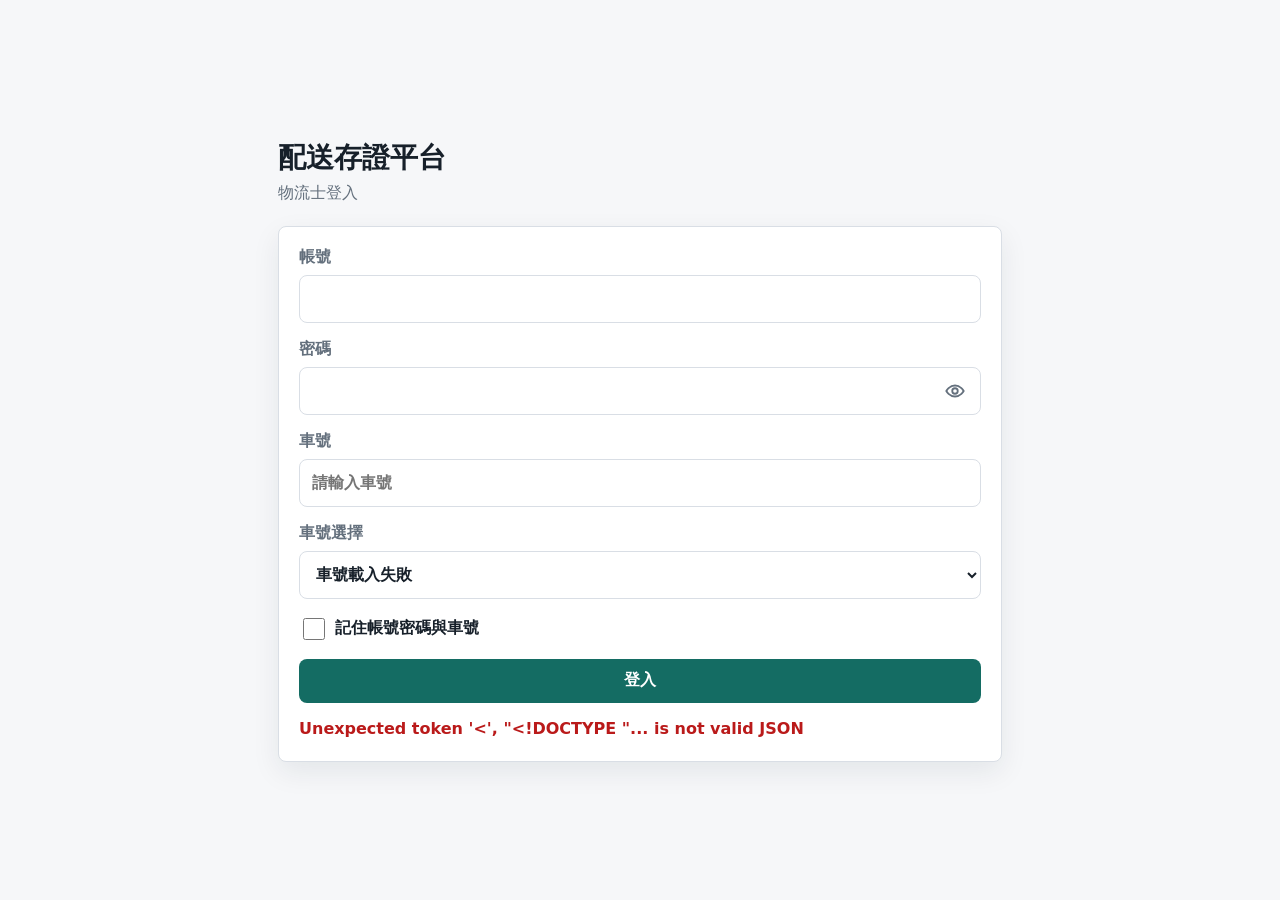
==== commit cfee5bc1: "Fix iPhone browser viewport layout" ====
--- a/static/index.html
+++ b/static/index.html
@@ -2,7 +2,7 @@
 <html lang="zh-Hant">
   <head>
     <meta charset="utf-8" />
-    <meta name="viewport" content="width=device-width, initial-scale=1, maximum-scale=1, user-scalable=no" />
+    <meta name="viewport" content="width=device-width, initial-scale=1, maximum-scale=1, user-scalable=no, viewport-fit=cover" />
     <title>配送存證平台</title>
     <link rel="manifest" href="/manifest.webmanifest" />
     <meta name="theme-color" content="#146c63" />
--- a/static/styles.css
+++ b/static/styles.css
@@ -49,10 +49,11 @@
 }
 
 .app-shell {
+  --app-shell-padding: 18px;
   width: min(100%, 760px);
   min-height: 100vh;
   margin: 0 auto;
-  padding: 18px;
+  padding: var(--app-shell-padding);
 }
 
 .screen {
@@ -67,6 +68,28 @@
   flex-direction: column;
   min-height: 0;
   overflow: hidden;
+}
+
+html.driver-viewport-locked,
+body.driver-viewport-locked {
+  height: 100vh;
+  height: 100svh;
+  overflow: hidden;
+  overscroll-behavior: none;
+}
+
+body.driver-viewport-locked .app-shell {
+  height: 100vh;
+  height: 100svh;
+  min-height: 0;
+  padding-top: max(var(--app-shell-padding), env(safe-area-inset-top));
+  padding-right: max(var(--app-shell-padding), env(safe-area-inset-right));
+  padding-bottom: max(var(--app-shell-padding), env(safe-area-inset-bottom));
+  padding-left: max(var(--app-shell-padding), env(safe-area-inset-left));
+}
+
+body.driver-viewport-locked .delivery-screen {
+  height: 100%;
 }
 
 .delivery-screen .top-bar,
@@ -1058,7 +1081,7 @@
 
 @media (max-width: 520px) {
   .app-shell {
-    padding: 12px;
+    --app-shell-padding: 12px;
   }
 
   .screen {
